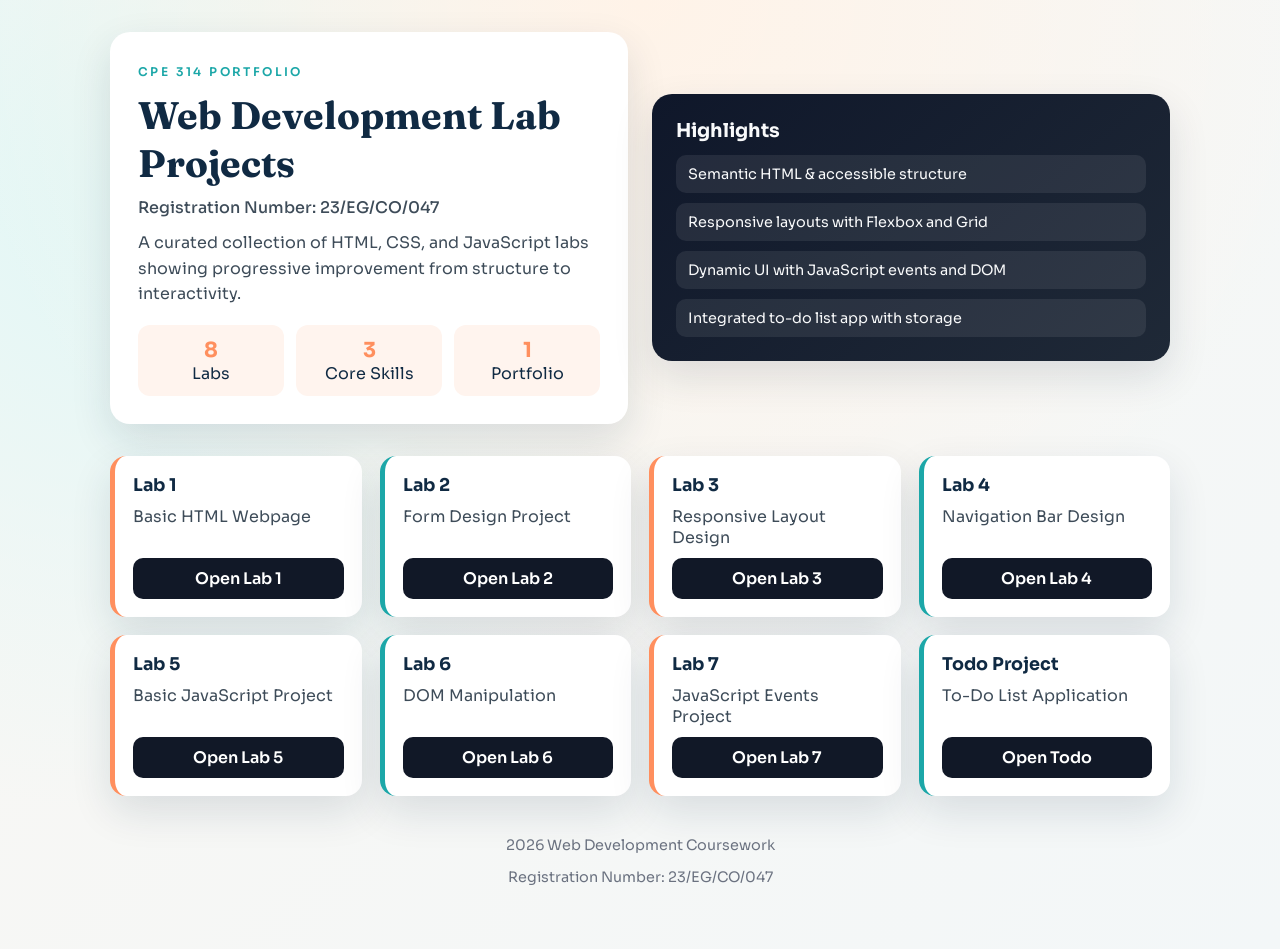
==== index.html @ e9ee9c2b "Add portfolio index page" ====
<!DOCTYPE html>
<html lang="en">
  <head>
    <meta charset="UTF-8" />
    <meta name="viewport" content="width=device-width, initial-scale=1.0" />
    <title>Web Dev Labs Hub</title>
    <link rel="preconnect" href="https://fonts.googleapis.com" />
    <link rel="preconnect" href="https://fonts.gstatic.com" crossorigin />
    <link
      href="https://fonts.googleapis.com/css2?family=Fraunces:wght@600;700&family=Sora:wght@400;500;600;700&display=swap"
      rel="stylesheet"
    />
    <style>
      :root {
        --ink: #102a43;
        --ink-soft: #3e4c59;
        --accent: #ff8f5e;
        --accent-2: #1ca7a8;
        --paper: #f9f7f3;
        --white: #ffffff;
        --shadow: 0 16px 40px rgba(16, 42, 67, 0.12);
      }

      * {
        box-sizing: border-box;
      }

      body {
        margin: 0;
        font-family: "Sora", sans-serif;
        color: var(--ink);
        background: radial-gradient(circle at top, #fff3e8, transparent 60%),
          radial-gradient(circle at 10% 20%, #e1f7f6, transparent 45%),
          linear-gradient(135deg, var(--paper), #f3f7f8);
        min-height: 100vh;
      }

      .page {
        max-width: 1100px;
        margin: 0 auto;
        padding: 32px 20px 48px;
      }

      header {
        display: grid;
        gap: 24px;
        grid-template-columns: repeat(auto-fit, minmax(260px, 1fr));
        align-items: center;
      }

      .hero {
        background: var(--white);
        border-radius: 20px;
        padding: 28px;
        box-shadow: var(--shadow);
      }

      .eyebrow {
        text-transform: uppercase;
        letter-spacing: 0.2em;
        font-size: 0.75rem;
        color: var(--accent-2);
        font-weight: 600;
      }

      h1 {
        font-family: "Fraunces", serif;
        font-size: clamp(2rem, 3vw, 2.8rem);
        margin: 10px 0;
      }

      .meta {
        margin: 6px 0 12px;
        color: var(--ink-soft);
        font-weight: 500;
      }

      .summary {
        color: var(--ink-soft);
        line-height: 1.6;
        margin: 0;
      }

      .stats {
        display: grid;
        grid-template-columns: repeat(3, minmax(0, 1fr));
        gap: 12px;
        margin-top: 18px;
      }

      .stat {
        background: #fff4ee;
        border-radius: 12px;
        padding: 12px;
        text-align: center;
      }

      .stat strong {
        display: block;
        font-size: 1.3rem;
        color: var(--accent);
      }

      .hero-panel {
        background: linear-gradient(140deg, #0f172a, #1f2937);
        color: #f9fafb;
        border-radius: 20px;
        padding: 24px;
        box-shadow: var(--shadow);
      }

      .hero-panel h2 {
        margin: 0 0 12px;
        font-size: 1.2rem;
      }

      .hero-panel ul {
        list-style: none;
        padding: 0;
        margin: 0;
        display: grid;
        gap: 10px;
      }

      .hero-panel li {
        background: rgba(255, 255, 255, 0.08);
        padding: 10px 12px;
        border-radius: 10px;
        font-size: 0.9rem;
      }

      main {
        margin-top: 32px;
      }

      .grid {
        display: grid;
        grid-template-columns: repeat(auto-fit, minmax(220px, 1fr));
        gap: 18px;
      }

      .card {
        background: var(--white);
        border-radius: 16px;
        padding: 18px;
        box-shadow: var(--shadow);
        border-left: 5px solid transparent;
        display: flex;
        flex-direction: column;
        gap: 10px;
        animation: rise 0.7s ease;
      }

      .card:nth-child(odd) {
        border-left-color: var(--accent);
      }

      .card:nth-child(even) {
        border-left-color: var(--accent-2);
      }

      .card h3 {
        margin: 0;
        font-size: 1.1rem;
      }

      .card p {
        margin: 0;
        color: var(--ink-soft);
      }

      .card a {
        margin-top: auto;
        text-decoration: none;
        background: #111827;
        color: #ffffff;
        padding: 10px 12px;
        border-radius: 10px;
        font-weight: 600;
        text-align: center;
        transition: transform 0.2s ease, background 0.2s ease;
      }

      .card a:hover {
        background: #0f172a;
        transform: translateY(-2px);
      }

      footer {
        text-align: center;
        margin-top: 40px;
        color: #6b7280;
        font-size: 0.9rem;
      }

      @keyframes rise {
        from {
          transform: translateY(10px);
          opacity: 0;
        }
        to {
          transform: translateY(0);
          opacity: 1;
        }
      }
    </style>
  </head>
  <body>
    <div class="page">
      <header>
        <section class="hero">
          <span class="eyebrow">CPE 314 Portfolio</span>
          <h1>Web Development Lab Projects</h1>
          <p class="meta">Registration Number: 23/EG/CO/047</p>
          <p class="summary">
            A curated collection of HTML, CSS, and JavaScript labs showing
            progressive improvement from structure to interactivity.
          </p>
          <div class="stats">
            <div class="stat">
              <strong>8</strong>
              <span>Labs</span>
            </div>
            <div class="stat">
              <strong>3</strong>
              <span>Core Skills</span>
            </div>
            <div class="stat">
              <strong>1</strong>
              <span>Portfolio</span>
            </div>
          </div>
        </section>

        <aside class="hero-panel">
          <h2>Highlights</h2>
          <ul>
            <li>Semantic HTML & accessible structure</li>
            <li>Responsive layouts with Flexbox and Grid</li>
            <li>Dynamic UI with JavaScript events and DOM</li>
            <li>Integrated to-do list app with storage</li>
          </ul>
        </aside>
      </header>

      <main>
        <section class="grid">
          <article class="card">
            <h3>Lab 1</h3>
            <p>Basic HTML Webpage</p>
            <a href="lab1/lab1.html">Open Lab 1</a>
          </article>
          <article class="card">
            <h3>Lab 2</h3>
            <p>Form Design Project</p>
            <a href="lab2/lab2.html">Open Lab 2</a>
          </article>
          <article class="card">
            <h3>Lab 3</h3>
            <p>Responsive Layout Design</p>
            <a href="lab3/lab3.html">Open Lab 3</a>
          </article>
          <article class="card">
            <h3>Lab 4</h3>
            <p>Navigation Bar Design</p>
            <a href="lab4/lab4.html">Open Lab 4</a>
          </article>
          <article class="card">
            <h3>Lab 5</h3>
            <p>Basic JavaScript Project</p>
            <a href="lab5/lab5.html">Open Lab 5</a>
          </article>
          <article class="card">
            <h3>Lab 6</h3>
            <p>DOM Manipulation</p>
            <a href="lab6/lab6.html">Open Lab 6</a>
          </article>
          <article class="card">
            <h3>Lab 7</h3>
            <p>JavaScript Events Project</p>
            <a href="lab7/lab7.html">Open Lab 7</a>
          </article>
          <article class="card">
            <h3>Todo Project</h3>
            <p>To-Do List Application</p>
            <a href="todo/todo.html">Open Todo</a>
          </article>
        </section>
      </main>

      <footer>
        <p>2026 Web Development Coursework</p>
        <p>Registration Number: 23/EG/CO/047</p>
      </footer>
    </div>
  </body>
</html>
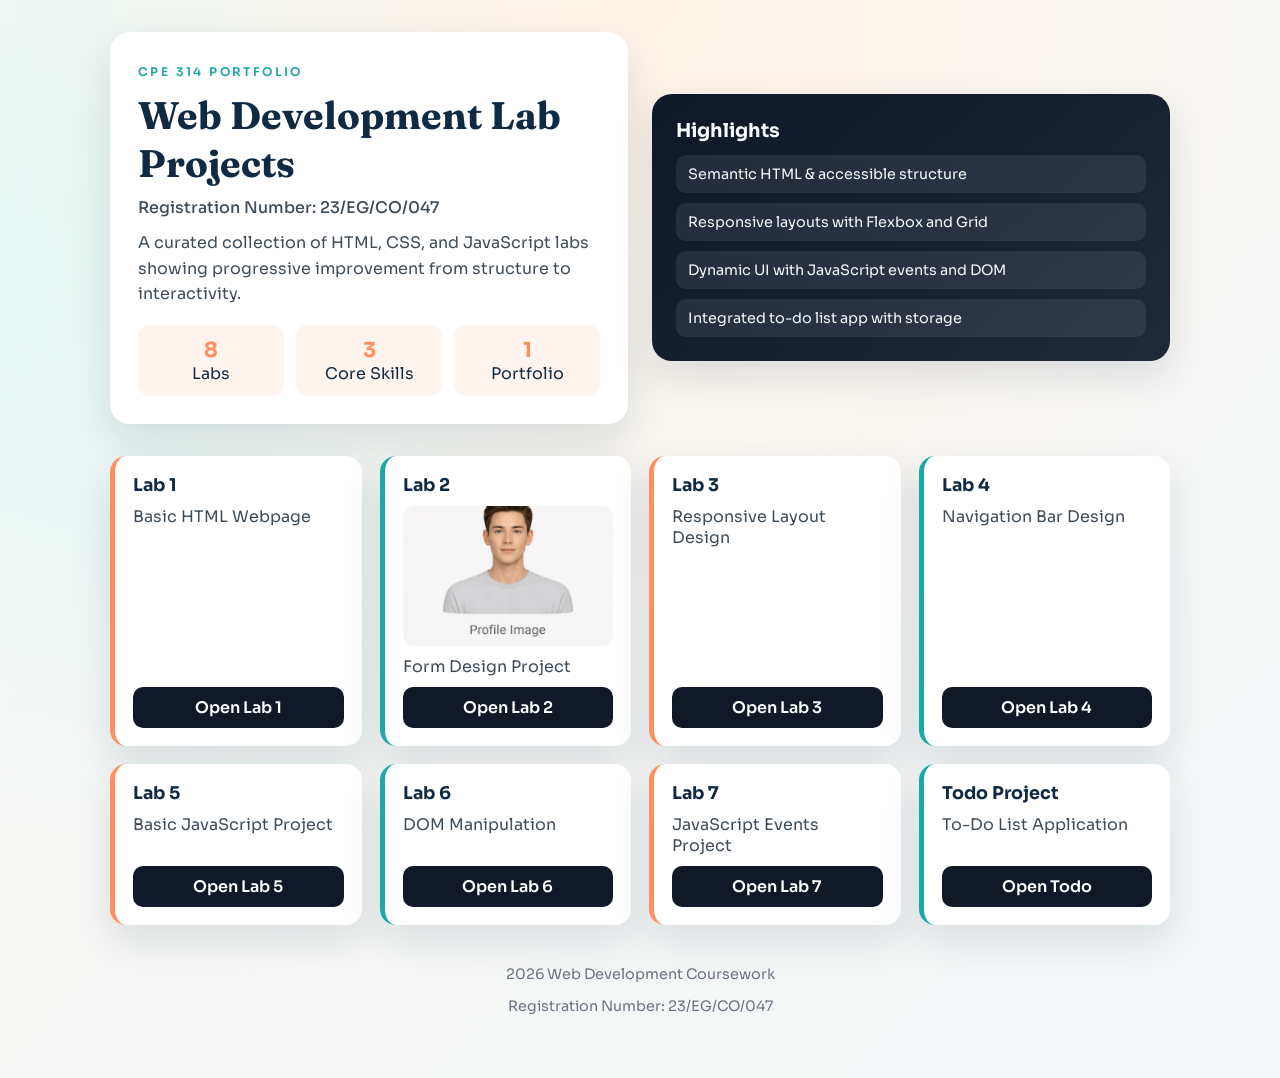
==== commit 34a4123f: "Add Lab 2 preview image to index page" ====
--- a/index.html
+++ b/index.html
@@ -149,6 +149,14 @@
         flex-direction: column;
         gap: 10px;
         animation: rise 0.7s ease;
+      }
+
+      .card-thumb {
+        width: 100%;
+        height: 140px;
+        object-fit: cover;
+        border-radius: 12px;
+        background: #f3f4f6;
       }
 
       .card:nth-child(odd) {
@@ -252,6 +260,11 @@
           </article>
           <article class="card">
             <h3>Lab 2</h3>
+            <img
+              class="card-thumb"
+              src="lab2/Neutral portrait with soft lighting.png"
+              alt="Lab 2 profile preview"
+            />
             <p>Form Design Project</p>
             <a href="lab2/lab2.html">Open Lab 2</a>
           </article>
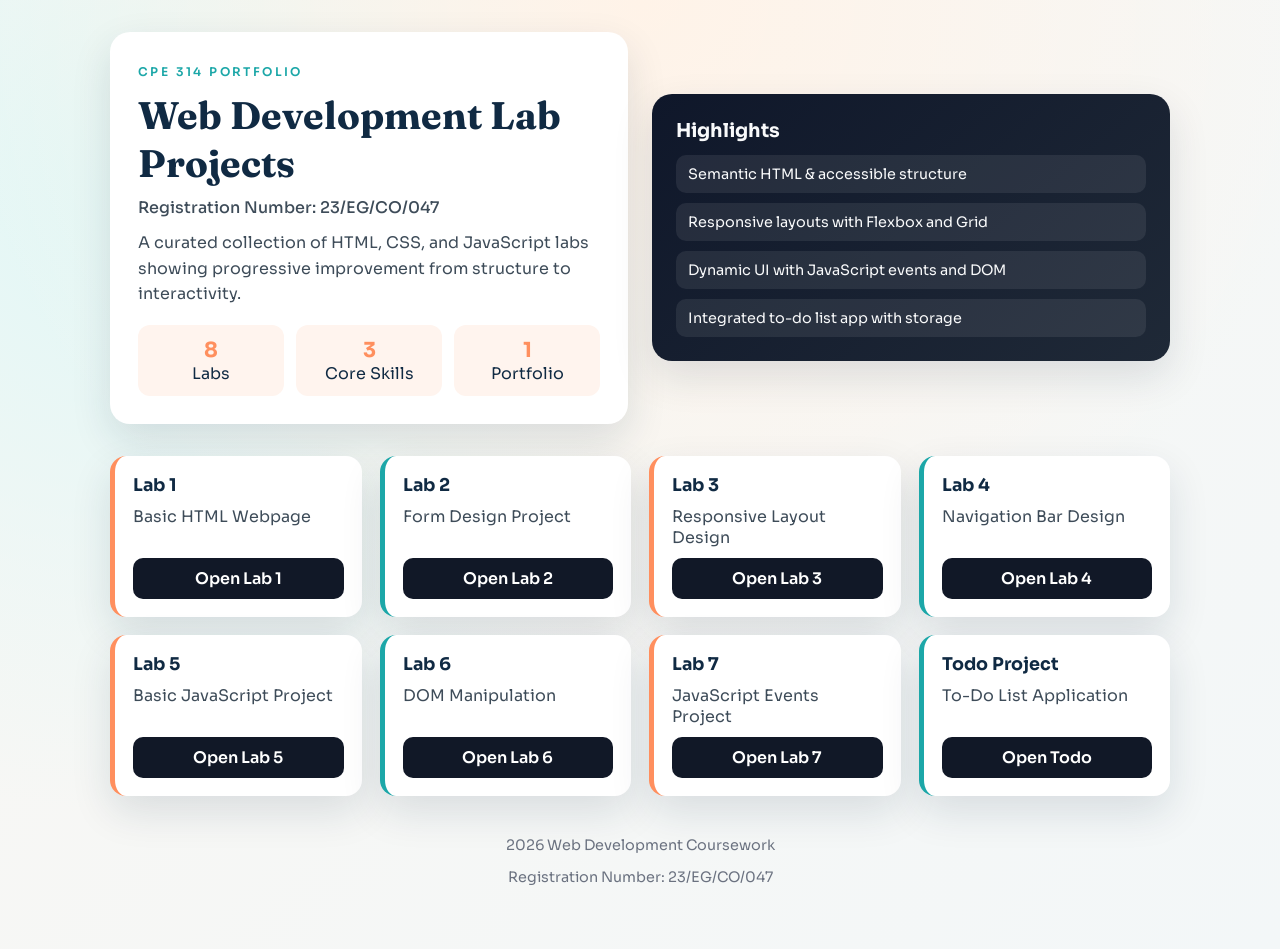
==== commit ec800cb5: "Remove Lab 2 card thumbnail" ====
--- a/index.html
+++ b/index.html
@@ -149,14 +149,6 @@
         flex-direction: column;
         gap: 10px;
         animation: rise 0.7s ease;
-      }
-
-      .card-thumb {
-        width: 100%;
-        height: 140px;
-        object-fit: cover;
-        border-radius: 12px;
-        background: #f3f4f6;
       }
 
       .card:nth-child(odd) {
@@ -260,11 +252,6 @@
           </article>
           <article class="card">
             <h3>Lab 2</h3>
-            <img
-              class="card-thumb"
-              src="lab2/Neutral portrait with soft lighting.png"
-              alt="Lab 2 profile preview"
-            />
             <p>Form Design Project</p>
             <a href="lab2/lab2.html">Open Lab 2</a>
           </article>
